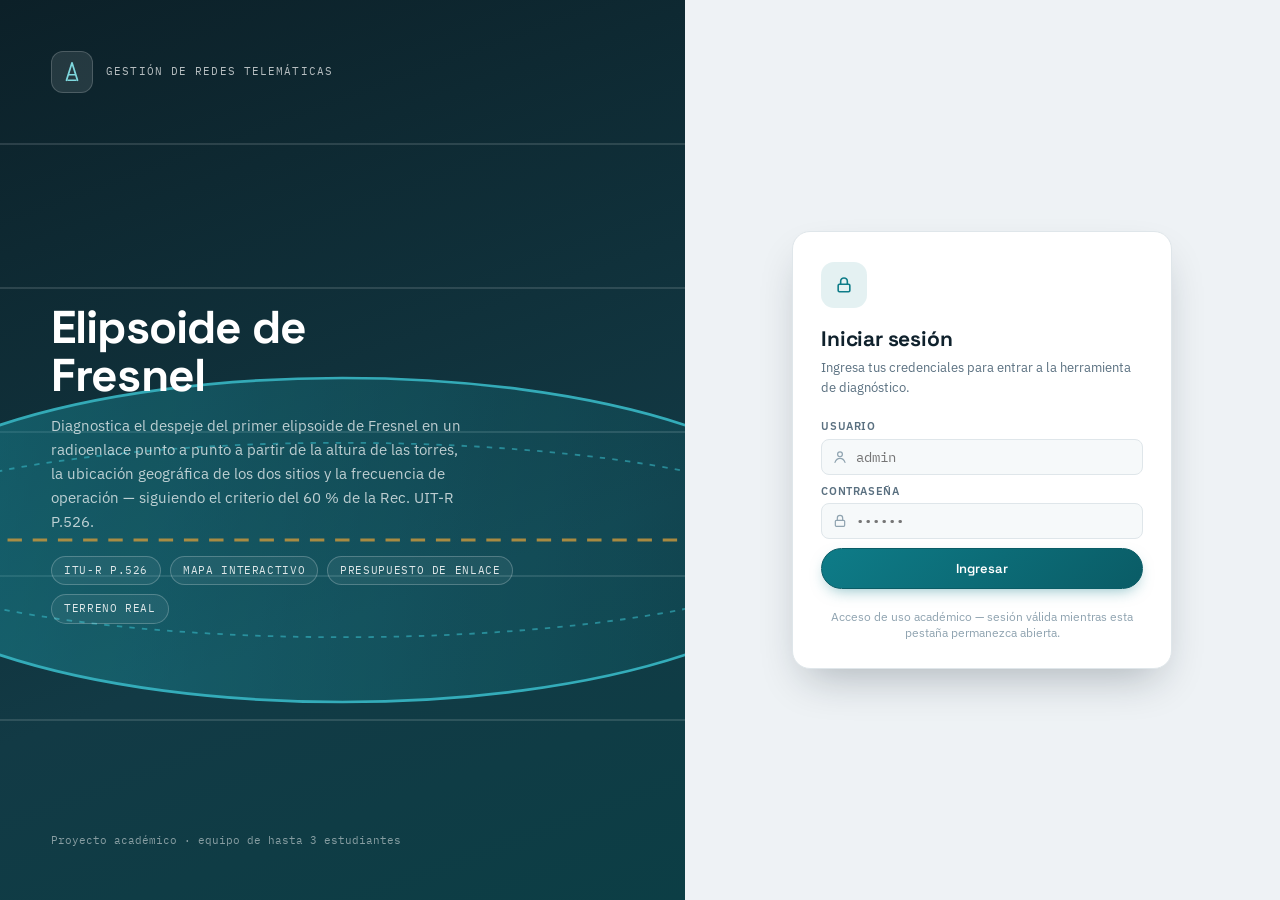
==== index.html @ e571f7ae "Primer commit: herramienta de diagnostico del elipsoide de Fresnel (ITU-R P.526) Aplicacion web esta" ====
<!DOCTYPE html>
<html lang="es">
<head>
<meta charset="utf-8">
<meta name="viewport" content="width=device-width, initial-scale=1">
<title>Elipsoide de Fresnel — Acceso</title>
<link rel="icon" href="data:image/svg+xml,%3Csvg xmlns='http://www.w3.org/2000/svg' viewBox='0 0 100 100'%3E%3Ctext y='78' font-size='78'%3E%F0%9F%93%A1%3C/text%3E%3C/svg%3E">
<link rel="preconnect" href="https://fonts.googleapis.com">
<link rel="preconnect" href="https://fonts.gstatic.com" crossorigin>
<link href="https://fonts.googleapis.com/css2?family=Space+Grotesk:wght@500;600;700&family=IBM+Plex+Mono:wght@400;500;600&family=IBM+Plex+Sans:wght@400;500;600;700&display=swap" rel="stylesheet">
<link rel="stylesheet" href="css/base.css">
<link rel="stylesheet" href="css/login.css">
</head>
<body>

<div class="screen">

  <!-- PORTADA -->
  <section class="hero">
    <div class="hero-art" aria-hidden="true">
      <svg viewBox="0 0 700 500" preserveAspectRatio="xMidYMid slice">
        <defs>
          <linearGradient id="gEll" x1="0" y1="0" x2="1" y2="0">
            <stop offset="0" stop-color="#1FA6B4" stop-opacity=".55"/>
            <stop offset="1" stop-color="#1FA6B4" stop-opacity=".08"/>
          </linearGradient>
        </defs>
        <g stroke="rgba(255,255,255,.14)" stroke-width="1">
          <line x1="0" y1="80" x2="700" y2="80"/><line x1="0" y1="160" x2="700" y2="160"/>
          <line x1="0" y1="240" x2="700" y2="240"/><line x1="0" y1="320" x2="700" y2="320"/>
          <line x1="0" y1="400" x2="700" y2="400"/>
        </g>
        <ellipse cx="350" cy="300" rx="270" ry="90" fill="url(#gEll)" stroke="#3FD0DE" stroke-width="1.5" opacity=".85"/>
        <ellipse cx="350" cy="300" rx="270" ry="54" fill="none" stroke="#3FD0DE" stroke-width="1" stroke-dasharray="3 4" opacity=".55"/>
        <line x1="80" y1="300" x2="620" y2="300" stroke="#E3A53D" stroke-width="1.6" stroke-dasharray="8 6" opacity=".8"/>
        <g stroke="#7FD8DE" stroke-width="2.4">
          <line x1="80" y1="150" x2="80" y2="300"/>
          <line x1="620" y1="200" x2="620" y2="300"/>
        </g>
        <circle cx="80" cy="150" r="5" fill="#7FD8DE"/>
        <circle cx="620" cy="200" r="5" fill="#E3A53D"/>
        <path d="M60 150a20 30 0 0 1 40 0M52 150a28 42 0 0 1 56 0" stroke="#7FD8DE" stroke-width="1.4" fill="none" opacity=".7"/>
        <path d="M600 200a20 30 0 0 1 40 0M592 200a28 42 0 0 1 56 0" stroke="#E3A53D" stroke-width="1.4" fill="none" opacity=".7"/>
      </svg>
    </div>

    <div class="hero-top">
      <div class="icon"><svg viewBox="0 0 24 24" fill="none" stroke="currentColor" stroke-width="1.9" stroke-linecap="round" stroke-linejoin="round"><use href="#i-tower"/></svg></div>
      <div class="tag">Gestión de Redes Telemáticas</div>
    </div>

    <div class="hero-mid">
      <h1>Elipsoide de<br>Fresnel</h1>
      <p>Diagnostica el despeje del primer elipsoide de Fresnel en un radioenlace punto a punto a partir de la altura de las torres, la ubicación geográfica de los dos sitios y la frecuencia de operación — siguiendo el criterio del 60&nbsp;% de la Rec. UIT-R P.526.</p>
      <div class="hero-badges">
        <span>ITU-R P.526</span>
        <span>Mapa interactivo</span>
        <span>Presupuesto de enlace</span>
        <span>Terreno real</span>
      </div>
    </div>

    <div class="hero-foot">Proyecto académico · equipo de hasta 3 estudiantes</div>
  </section>

  <!-- ACCESO -->
  <section class="access">
    <form class="login-card" id="loginForm" autocomplete="off" novalidate>
      <div class="lock"><svg class="ico-lg"><use href="#i-lock"/></svg></div>
      <h2>Iniciar sesión</h2>
      <p class="lead">Ingresa tus credenciales para entrar a la herramienta de diagnóstico.</p>

      <div class="login-error" id="loginError" hidden>
        <svg class="ico" style="margin-top:1px"><use href="#i-warn"/></svg>
        <span>Usuario o contraseña incorrectos.</span>
      </div>

      <div class="field">
        <label for="user">Usuario</label>
        <div class="input-icon">
          <svg class="ico"><use href="#i-user"/></svg>
          <input type="text" id="user" name="user" placeholder="admin" autocomplete="username">
        </div>
      </div>
      <div class="field">
        <label for="pass">Contraseña</label>
        <div class="input-icon">
          <svg class="ico"><use href="#i-lock"/></svg>
          <input type="password" id="pass" name="pass" placeholder="••••••" autocomplete="current-password">
        </div>
      </div>

      <div class="login-actions">
        <button type="submit" class="primary">Ingresar</button>
      </div>

      <div class="login-foot">Acceso de uso académico — sesión válida mientras esta pestaña permanezca abierta.</div>
    </form>
  </section>

</div>

<script src="js/icons.js"></script>
<script src="js/auth.js"></script>
<script>
(function(){
  "use strict";
  // Si ya hay sesión iniciada en esta pestaña, entra directo a la app.
  if(RF.auth.isLoggedIn()){ location.replace("app.html"); return; }

  var form = document.getElementById("loginForm");
  var errBox = document.getElementById("loginError");
  var card = document.querySelector(".login-card");

  form.addEventListener("submit", function(e){
    e.preventDefault();
    var user = document.getElementById("user").value.trim();
    var pass = document.getElementById("pass").value;
    if(RF.auth.tryLogin(user, pass)){
      location.href = "app.html";
    }else{
      errBox.hidden = false;
      card.classList.remove("shake"); void card.offsetWidth; card.classList.add("shake");
      document.getElementById("pass").value = "";
      document.getElementById("pass").focus();
    }
  });
})();
</script>
</body>
</html>
---- css/base.css ----
/* ==========================================================================
   base.css — tokens de diseño, reset y componentes compartidos
   Usado por: index.html (portada/login) y app.html (herramienta)
   ========================================================================== */

:root{
  --bg:#EEF2F5;
  --surface:#FFFFFF;
  --surface-2:#F6F9FA;
  --ink:#0F212C;
  --ink-soft:#5A7080;
  --ink-faint:#8FA3B0;
  --rule:#DFE6EA;
  --rule-soft:#EAEFF2;

  --teal:#0E7C88;
  --teal-dark:#0A5C66;
  --teal-fill:rgba(14,124,136,.11);
  --amber:#C8860B;
  --amber-fill:rgba(200,134,11,.13);
  --alert:#C23B33;
  --alert-fill:rgba(194,59,51,.11);
  --ok:#1E8E5A;
  --ok-fill:rgba(30,142,90,.11);

  --navy-1:#0C2028;
  --navy-2:#123A45;

  --radius-sm:8px;
  --radius:14px;
  --radius-lg:18px;
  --shadow-sm:0 1px 2px rgba(13,31,42,.05);
  --shadow-md:0 10px 28px -10px rgba(13,31,42,.22), 0 2px 8px rgba(13,31,42,.06);
  --shadow-lg:0 20px 44px -14px rgba(13,31,42,.30);

  --display:"Space Grotesk","Helvetica Neue",Arial,sans-serif;
  --body:"IBM Plex Sans",system-ui,-apple-system,Segoe UI,sans-serif;
  --mono:"IBM Plex Mono",ui-monospace,Menlo,Consolas,monospace;
}

/* ---------- Tema oscuro (data-theme="dark" en <html>) ---------- */
:root[data-theme="dark"]{
  --bg:#0A1418;
  --surface:#101C22;
  --surface-2:#0C161B;
  --ink:#E7EEF1;
  --ink-soft:#93A9B3;
  --ink-faint:#5C7480;
  --rule:#213039;
  --rule-soft:#182229;

  --teal:#22B4C2;
  --teal-dark:#0E7C88;
  --teal-fill:rgba(34,180,194,.16);
  --amber:#E3A53D;
  --amber-fill:rgba(227,165,61,.16);
  --alert:#E2685F;
  --alert-fill:rgba(226,104,95,.16);
  --ok:#3FBE85;
  --ok-fill:rgba(63,190,133,.16);

  --navy-1:#050D11;
  --navy-2:#0B242C;

  --shadow-sm:0 1px 2px rgba(0,0,0,.35);
  --shadow-md:0 10px 28px -10px rgba(0,0,0,.55), 0 2px 8px rgba(0,0,0,.35);
  --shadow-lg:0 20px 44px -14px rgba(0,0,0,.6);
}

*{box-sizing:border-box}
html,body{margin:0;padding:0}
body{
  background:var(--bg);
  color:var(--ink);
  font-family:var(--body);
  font-size:15px;
  line-height:1.45;
  -webkit-font-smoothing:antialiased;
  transition:background .2s,color .2s;
}
svg.ico{width:16px;height:16px;stroke:currentColor;fill:none;stroke-width:1.8;stroke-linecap:round;stroke-linejoin:round;display:block}
svg.ico-lg{width:20px;height:20px;stroke:currentColor;fill:none;stroke-width:1.9;stroke-linecap:round;stroke-linejoin:round;display:block}
svg.ico-sm{width:13px;height:13px;stroke:currentColor;fill:none;stroke-width:1.9;stroke-linecap:round;stroke-linejoin:round;display:block}

.card{background:var(--surface);border:1px solid var(--rule);border-radius:var(--radius);box-shadow:var(--shadow-sm);overflow:hidden;transition:background .2s,border-color .2s}
.card > h2{
  font-family:var(--mono);font-size:11px;letter-spacing:.12em;text-transform:uppercase;
  color:var(--ink-soft);margin:0;padding:13px 16px;border-bottom:1px solid var(--rule-soft);font-weight:600;
  display:flex;align-items:center;justify-content:space-between;gap:10px;
}
.card .pad{padding:16px}

button{
  font-family:var(--display);font-weight:600;font-size:12.5px;cursor:pointer;
  background:var(--surface);border:1px solid var(--rule);color:var(--ink);
  padding:9px 15px;border-radius:999px;transition:background .15s,color .15s,border-color .15s,transform .1s,box-shadow .15s;
}
button:hover{border-color:var(--ink-faint);box-shadow:var(--shadow-sm)}
button:active{transform:translateY(1px)}
button:focus-visible{outline:2px solid var(--teal);outline-offset:2px}
button.primary{background:linear-gradient(135deg,var(--teal),var(--teal-dark));border-color:var(--teal-dark);color:#fff;box-shadow:0 6px 16px -6px rgba(14,124,136,.55)}
button.primary:hover{filter:brightness(1.07)}
button.ghost{background:transparent}
button[aria-pressed=true]{background:var(--teal);border-color:var(--teal);color:#fff}
button.icon-btn{display:inline-flex;align-items:center;justify-content:center;width:34px;height:34px;padding:0;border-radius:50%}

input[type=number],input[type=text],input[type=password],select{
  font-family:var(--mono);font-size:14px;color:var(--ink);
  background:var(--surface-2);border:1px solid var(--rule);border-radius:var(--radius-sm);
  padding:8px 9px;width:100%;transition:border-color .15s,box-shadow .15s,background .2s;
}
input:hover,select:hover{border-color:var(--ink-faint)}
input:focus,select:focus{outline:none;border-color:var(--teal);box-shadow:0 0 0 3px var(--teal-fill)}
.field{display:flex;flex-direction:column;gap:4px;margin-bottom:9px}
.field label{font-size:10.5px;letter-spacing:.06em;text-transform:uppercase;color:var(--ink-soft);font-weight:600}
.hint{font-size:11.5px;color:var(--ink-soft);margin-top:-2px;font-family:var(--mono)}

code{font-family:var(--mono);font-size:12px;background:rgba(127,140,150,.16);padding:1px 5px;border-radius:4px}

@media (prefers-reduced-motion:reduce){*{transition:none!important;animation:none!important}}
---- css/login.css ----
/* ==========================================================================
   login.css — portada + acceso (index.html).
   ========================================================================== */
body{
  min-height:100vh;
  display:flex;
  background:var(--bg);
}
.screen{
  display:grid;
  grid-template-columns:1.15fr 1fr;
  min-height:100vh;
  width:100%;
}
@media (max-width:860px){ .screen{grid-template-columns:1fr} }

/* ---------- Portada (izquierda) ---------- */
.hero{
  position:relative;
  overflow:hidden;
  background:linear-gradient(160deg,var(--navy-1),var(--navy-2) 65%,#0C3E45);
  color:#fff;
  display:flex;flex-direction:column;justify-content:space-between;
  padding:clamp(28px,4vw,56px);
}
@media (max-width:860px){ .hero{min-height:280px} }
.hero-top{display:flex;align-items:center;gap:13px;position:relative;z-index:2}
.hero-top .icon{
  width:42px;height:42px;border-radius:12px;background:rgba(255,255,255,.1);
  border:1px solid rgba(255,255,255,.18);display:flex;align-items:center;justify-content:center;color:#7FD8DE;
}
.hero-top .icon svg{width:22px;height:22px}
.hero-top .tag{font-family:var(--mono);font-size:11px;letter-spacing:.1em;text-transform:uppercase;color:rgba(255,255,255,.7)}

.hero-mid{position:relative;z-index:2;margin-top:auto;margin-bottom:auto;padding:36px 0}
.hero-mid h1{
  font-family:var(--display);font-weight:700;font-size:clamp(30px,4.4vw,46px);
  letter-spacing:-.02em;line-height:1.06;margin:0 0 14px;
}
.hero-mid p{font-size:15px;color:rgba(255,255,255,.72);max-width:46ch;line-height:1.6;margin:0}
.hero-badges{display:flex;gap:9px;flex-wrap:wrap;margin-top:22px}
.hero-badges span{
  font-family:var(--mono);font-size:10.5px;letter-spacing:.06em;text-transform:uppercase;
  border:1px solid rgba(255,255,255,.22);background:rgba(255,255,255,.06);
  border-radius:999px;padding:6px 12px;color:rgba(255,255,255,.85);
}
.hero-foot{position:relative;z-index:2;font-family:var(--mono);font-size:11px;color:rgba(255,255,255,.5)}

/* ilustración decorativa: elipsoide entre dos torres */
.hero-art{position:absolute;inset:0;z-index:1;opacity:.9}
.hero-art svg{width:100%;height:100%}

/* ---------- Panel de acceso (derecha) ---------- */
.access{
  display:flex;align-items:center;justify-content:center;
  padding:clamp(28px,5vw,56px);
  background:var(--bg);
}
.login-card{
  width:100%;max-width:380px;
  background:var(--surface);border:1px solid var(--rule);border-radius:var(--radius-lg);
  box-shadow:var(--shadow-lg);
  padding:30px 28px 26px;
}
.login-card .lock{
  width:46px;height:46px;border-radius:13px;background:var(--teal-fill);color:var(--teal);
  display:flex;align-items:center;justify-content:center;margin-bottom:16px;
}
.login-card h2{font-family:var(--display);font-weight:700;font-size:21px;margin:0 0 4px;letter-spacing:-.01em}
.login-card .lead{font-size:13px;color:var(--ink-soft);margin:0 0 22px;line-height:1.5}

.input-icon{position:relative}
.input-icon svg{position:absolute;left:11px;top:50%;transform:translateY(-50%);color:var(--ink-faint)}
.input-icon input{padding-left:34px}

.login-actions{margin-top:6px}
.login-actions button{width:100%;padding:11px;font-size:13px}

.login-error{
  display:flex;gap:8px;align-items:flex-start;
  background:var(--alert-fill);border:1px solid rgba(194,59,51,.25);color:var(--alert);
  border-radius:10px;padding:10px 12px;font-size:12.5px;margin-bottom:14px;
}
.login-error[hidden]{display:none}

@keyframes shake{
  10%,90%{transform:translateX(-1px)}
  20%,80%{transform:translateX(2px)}
  30%,50%,70%{transform:translateX(-4px)}
  40%,60%{transform:translateX(4px)}
}
.shake{animation:shake .5s}

.login-foot{margin-top:20px;text-align:center;font-size:11.5px;color:var(--ink-faint)}
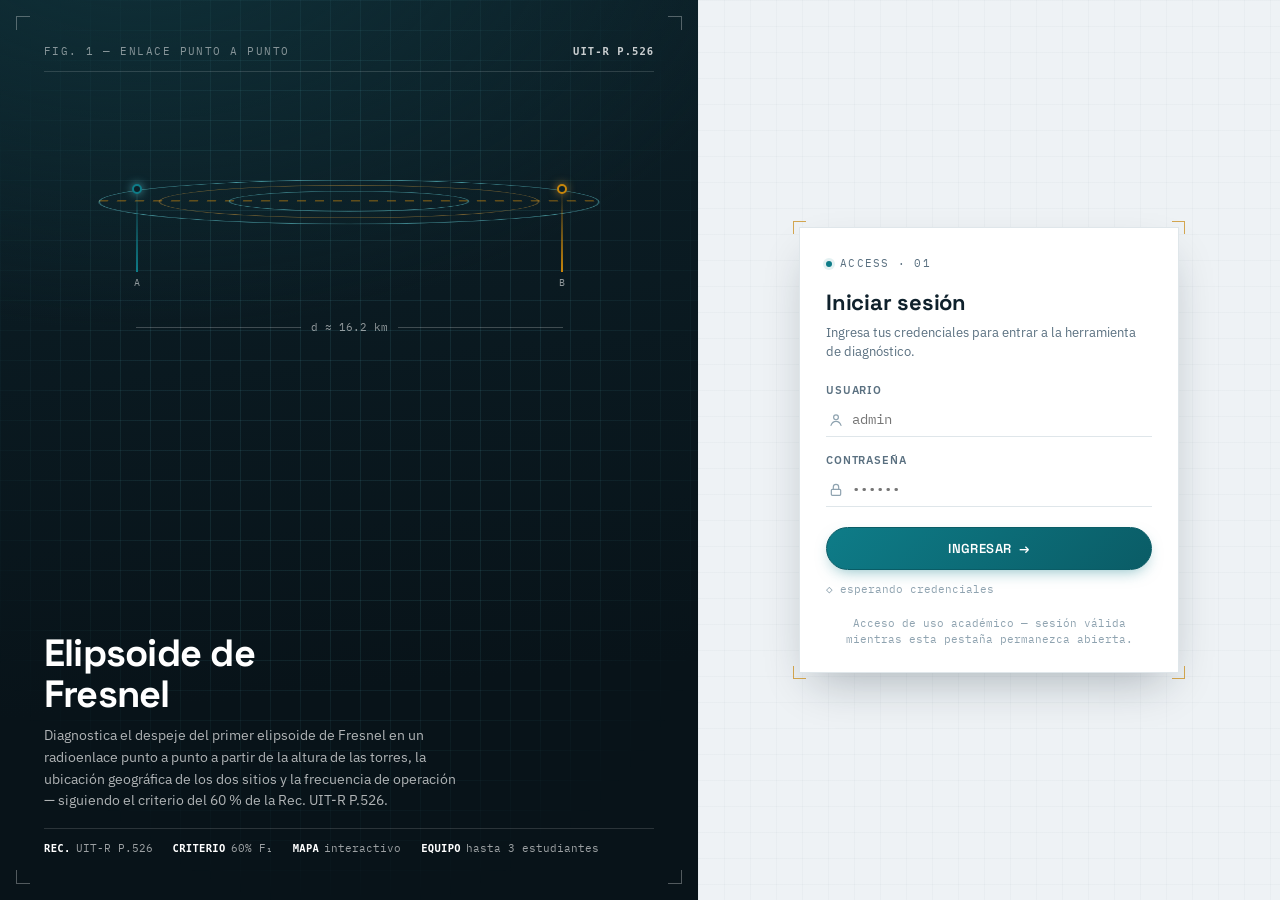
==== commit 393e580a: "Rediseña la portada con figura 3D animada y corrige el mapa Portada: reemplaza la tarjeta generica d" ====
--- a/index.html
+++ b/index.html
@@ -17,85 +17,74 @@
 
   <!-- PORTADA -->
   <section class="hero">
-    <div class="hero-art" aria-hidden="true">
-      <svg viewBox="0 0 700 500" preserveAspectRatio="xMidYMid slice">
-        <defs>
-          <linearGradient id="gEll" x1="0" y1="0" x2="1" y2="0">
-            <stop offset="0" stop-color="#1FA6B4" stop-opacity=".55"/>
-            <stop offset="1" stop-color="#1FA6B4" stop-opacity=".08"/>
-          </linearGradient>
-        </defs>
-        <g stroke="rgba(255,255,255,.14)" stroke-width="1">
-          <line x1="0" y1="80" x2="700" y2="80"/><line x1="0" y1="160" x2="700" y2="160"/>
-          <line x1="0" y1="240" x2="700" y2="240"/><line x1="0" y1="320" x2="700" y2="320"/>
-          <line x1="0" y1="400" x2="700" y2="400"/>
-        </g>
-        <ellipse cx="350" cy="300" rx="270" ry="90" fill="url(#gEll)" stroke="#3FD0DE" stroke-width="1.5" opacity=".85"/>
-        <ellipse cx="350" cy="300" rx="270" ry="54" fill="none" stroke="#3FD0DE" stroke-width="1" stroke-dasharray="3 4" opacity=".55"/>
-        <line x1="80" y1="300" x2="620" y2="300" stroke="#E3A53D" stroke-width="1.6" stroke-dasharray="8 6" opacity=".8"/>
-        <g stroke="#7FD8DE" stroke-width="2.4">
-          <line x1="80" y1="150" x2="80" y2="300"/>
-          <line x1="620" y1="200" x2="620" y2="300"/>
-        </g>
-        <circle cx="80" cy="150" r="5" fill="#7FD8DE"/>
-        <circle cx="620" cy="200" r="5" fill="#E3A53D"/>
-        <path d="M60 150a20 30 0 0 1 40 0M52 150a28 42 0 0 1 56 0" stroke="#7FD8DE" stroke-width="1.4" fill="none" opacity=".7"/>
-        <path d="M600 200a20 30 0 0 1 40 0M592 200a28 42 0 0 1 56 0" stroke="#E3A53D" stroke-width="1.4" fill="none" opacity=".7"/>
-      </svg>
+    <div class="blueprint-grid" aria-hidden="true"></div>
+    <div class="crop-marks" aria-hidden="true">
+      <i class="cm tl"></i><i class="cm tr"></i><i class="cm bl"></i><i class="cm br"></i>
     </div>
 
-    <div class="hero-top">
-      <div class="icon"><svg viewBox="0 0 24 24" fill="none" stroke="currentColor" stroke-width="1.9" stroke-linecap="round" stroke-linejoin="round"><use href="#i-tower"/></svg></div>
-      <div class="tag">Gestión de Redes Telemáticas</div>
+    <div class="hero-cap"><span>FIG. 1 — ENLACE PUNTO A PUNTO</span><b>UIT-R P.526</b></div>
+
+    <div class="scene3d" aria-hidden="true">
+      <div class="ground">
+        <div class="beam"></div>
+        <div class="lens">
+          <span class="ring r1"></span>
+          <span class="ring r2"></span>
+          <span class="ring r3"></span>
+        </div>
+        <span class="pulse p1"></span><span class="pulse p2"></span><span class="pulse p3"></span>
+      </div>
+      <div class="tower a"><span class="mast"></span><span class="cap"></span><span class="ping"></span><span class="label">A</span></div>
+      <div class="tower b"><span class="mast"></span><span class="cap"></span><span class="ping"></span><span class="label">B</span></div>
+    </div>
+    <div class="dim-line"><span>d ≈ 16.2 km</span></div>
+
+    <div class="hero-text">
+      <h1>Elipsoide de<br>Fresnel</h1>
+      <p>Diagnostica el despeje del primer elipsoide de Fresnel en un radioenlace punto a punto a partir de la altura de las torres, la ubicación geográfica de los dos sitios y la frecuencia de operación — siguiendo el criterio del 60&nbsp;% de la Rec. UIT-R P.526.</p>
     </div>
 
-    <div class="hero-mid">
-      <h1>Elipsoide de<br>Fresnel</h1>
-      <p>Diagnostica el despeje del primer elipsoide de Fresnel en un radioenlace punto a punto a partir de la altura de las torres, la ubicación geográfica de los dos sitios y la frecuencia de operación — siguiendo el criterio del 60&nbsp;% de la Rec. UIT-R P.526.</p>
-      <div class="hero-badges">
-        <span>ITU-R P.526</span>
-        <span>Mapa interactivo</span>
-        <span>Presupuesto de enlace</span>
-        <span>Terreno real</span>
-      </div>
+    <div class="spec-strip">
+      <span><b>REC.</b>UIT-R P.526</span>
+      <span><b>CRITERIO</b>60% F₁</span>
+      <span><b>MAPA</b>interactivo</span>
+      <span><b>EQUIPO</b>hasta 3 estudiantes</span>
     </div>
-
-    <div class="hero-foot">Proyecto académico · equipo de hasta 3 estudiantes</div>
   </section>
 
   <!-- ACCESO -->
   <section class="access">
-    <form class="login-card" id="loginForm" autocomplete="off" novalidate>
-      <div class="lock"><svg class="ico-lg"><use href="#i-lock"/></svg></div>
-      <h2>Iniciar sesión</h2>
-      <p class="lead">Ingresa tus credenciales para entrar a la herramienta de diagnóstico.</p>
+    <div class="login-frame">
+      <i class="tick tl"></i><i class="tick tr"></i><i class="tick bl"></i><i class="tick br"></i>
+      <form class="login-card" id="loginForm" autocomplete="off" novalidate>
+        <div class="panel-eyebrow"><span class="dot"></span> ACCESS · 01</div>
+        <h2>Iniciar sesión</h2>
+        <p class="lead">Ingresa tus credenciales para entrar a la herramienta de diagnóstico.</p>
 
-      <div class="login-error" id="loginError" hidden>
-        <svg class="ico" style="margin-top:1px"><use href="#i-warn"/></svg>
-        <span>Usuario o contraseña incorrectos.</span>
-      </div>
+        <div class="login-error" id="loginError" hidden>
+          <svg class="ico" style="margin-top:1px"><use href="#i-warn"/></svg>
+          <span>Usuario o contraseña incorrectos.</span>
+        </div>
 
-      <div class="field">
-        <label for="user">Usuario</label>
-        <div class="input-icon">
+        <div class="field-line">
+          <label for="user">Usuario</label>
           <svg class="ico"><use href="#i-user"/></svg>
           <input type="text" id="user" name="user" placeholder="admin" autocomplete="username">
         </div>
-      </div>
-      <div class="field">
-        <label for="pass">Contraseña</label>
-        <div class="input-icon">
+        <div class="field-line">
+          <label for="pass">Contraseña</label>
           <svg class="ico"><use href="#i-lock"/></svg>
           <input type="password" id="pass" name="pass" placeholder="••••••" autocomplete="current-password">
         </div>
-      </div>
 
-      <div class="login-actions">
-        <button type="submit" class="primary">Ingresar</button>
-      </div>
+        <div class="login-actions">
+          <button type="submit" class="primary">INGRESAR <span class="arrow">→</span></button>
+        </div>
+        <div class="panel-status" id="panelStatus"><span class="glyph">◇</span> <span id="panelStatusTxt">esperando credenciales</span></div>
 
-      <div class="login-foot">Acceso de uso académico — sesión válida mientras esta pestaña permanezca abierta.</div>
-    </form>
+        <div class="login-foot">Acceso de uso académico — sesión válida mientras esta pestaña permanezca abierta.</div>
+      </form>
+    </div>
   </section>
 
 </div>
@@ -111,19 +100,33 @@
   var form = document.getElementById("loginForm");
   var errBox = document.getElementById("loginError");
   var card = document.querySelector(".login-card");
+  var status = document.getElementById("panelStatus");
+  var statusTxt = document.getElementById("panelStatusTxt");
+  var statusGlyph = status.querySelector(".glyph");
+
+  function setStatus(kind, glyph, text){
+    status.className = "panel-status" + (kind ? " "+kind : "");
+    statusGlyph.textContent = glyph;
+    statusTxt.textContent = text;
+  }
 
   form.addEventListener("submit", function(e){
     e.preventDefault();
     var user = document.getElementById("user").value.trim();
     var pass = document.getElementById("pass").value;
-    if(RF.auth.tryLogin(user, pass)){
-      location.href = "app.html";
-    }else{
-      errBox.hidden = false;
-      card.classList.remove("shake"); void card.offsetWidth; card.classList.add("shake");
-      document.getElementById("pass").value = "";
-      document.getElementById("pass").focus();
-    }
+    setStatus("busy", "◆", "verificando…");
+    setTimeout(function(){
+      if(RF.auth.tryLogin(user, pass)){
+        setStatus("ok", "✓", "acceso concedido");
+        setTimeout(function(){ location.href = "app.html"; }, 260);
+      }else{
+        setStatus("err", "✕", "credenciales inválidas");
+        errBox.hidden = false;
+        card.classList.remove("shake"); void card.offsetWidth; card.classList.add("shake");
+        document.getElementById("pass").value = "";
+        document.getElementById("pass").focus();
+      }
+    }, 320);
   });
 })();
 </script>
--- a/css/login.css
+++ b/css/login.css
@@ -1,5 +1,8 @@
 /* ==========================================================================
    login.css — portada + acceso (index.html).
+   Estética de "lámina técnica de ingeniería": cuadrícula de plano, marcas de
+   registro, figura 3D animada del elipsoide de Fresnel, panel de acceso
+   estilo instrumento en vez de una tarjeta genérica de login.
    ========================================================================== */
 body{
   min-height:100vh;
@@ -8,78 +11,181 @@
 }
 .screen{
   display:grid;
-  grid-template-columns:1.15fr 1fr;
+  grid-template-columns:1.2fr 1fr;
   min-height:100vh;
   width:100%;
 }
 @media (max-width:860px){ .screen{grid-template-columns:1fr} }
 
-/* ---------- Portada (izquierda) ---------- */
+/* ---------- Portada (izquierda) — lámina técnica ---------- */
 .hero{
   position:relative;
   overflow:hidden;
-  background:linear-gradient(160deg,var(--navy-1),var(--navy-2) 65%,#0C3E45);
+  background:radial-gradient(1100px 700px at 20% -10%, #0F3038, transparent 60%), linear-gradient(175deg,var(--navy-1),#081319 75%);
   color:#fff;
-  display:flex;flex-direction:column;justify-content:space-between;
-  padding:clamp(28px,4vw,56px);
-}
-@media (max-width:860px){ .hero{min-height:280px} }
-.hero-top{display:flex;align-items:center;gap:13px;position:relative;z-index:2}
-.hero-top .icon{
-  width:42px;height:42px;border-radius:12px;background:rgba(255,255,255,.1);
-  border:1px solid rgba(255,255,255,.18);display:flex;align-items:center;justify-content:center;color:#7FD8DE;
-}
-.hero-top .icon svg{width:22px;height:22px}
-.hero-top .tag{font-family:var(--mono);font-size:11px;letter-spacing:.1em;text-transform:uppercase;color:rgba(255,255,255,.7)}
-
-.hero-mid{position:relative;z-index:2;margin-top:auto;margin-bottom:auto;padding:36px 0}
-.hero-mid h1{
-  font-family:var(--display);font-weight:700;font-size:clamp(30px,4.4vw,46px);
-  letter-spacing:-.02em;line-height:1.06;margin:0 0 14px;
-}
-.hero-mid p{font-size:15px;color:rgba(255,255,255,.72);max-width:46ch;line-height:1.6;margin:0}
-.hero-badges{display:flex;gap:9px;flex-wrap:wrap;margin-top:22px}
-.hero-badges span{
-  font-family:var(--mono);font-size:10.5px;letter-spacing:.06em;text-transform:uppercase;
-  border:1px solid rgba(255,255,255,.22);background:rgba(255,255,255,.06);
-  border-radius:999px;padding:6px 12px;color:rgba(255,255,255,.85);
-}
-.hero-foot{position:relative;z-index:2;font-family:var(--mono);font-size:11px;color:rgba(255,255,255,.5)}
-
-/* ilustración decorativa: elipsoide entre dos torres */
-.hero-art{position:absolute;inset:0;z-index:1;opacity:.9}
-.hero-art svg{width:100%;height:100%}
+  display:flex;flex-direction:column;
+  padding:clamp(22px,3.6vw,44px);
+}
+@media (max-width:860px){ .hero{min-height:340px} }
+
+.blueprint-grid{
+  position:absolute; inset:0; z-index:0; pointer-events:none;
+  background-image:
+    linear-gradient(rgba(111,227,236,.09) 1px, transparent 1px),
+    linear-gradient(90deg, rgba(111,227,236,.09) 1px, transparent 1px);
+  background-size:30px 30px;
+  -webkit-mask-image:radial-gradient(ellipse 65% 65% at 50% 42%, #000 45%, transparent 92%);
+          mask-image:radial-gradient(ellipse 65% 65% at 50% 42%, #000 45%, transparent 92%);
+}
+.crop-marks .cm{ position:absolute; width:14px; height:14px; border:1.5px solid rgba(255,255,255,.3); z-index:2; }
+.cm.tl{ top:16px; left:16px; border-right:0; border-bottom:0; }
+.cm.tr{ top:16px; right:16px; border-left:0; border-bottom:0; }
+.cm.bl{ bottom:16px; left:16px; border-right:0; border-top:0; }
+.cm.br{ bottom:16px; right:16px; border-left:0; border-top:0; }
+
+.hero-cap{
+  position:relative; z-index:2; font-family:var(--mono); font-size:10.5px; letter-spacing:.14em; text-transform:uppercase;
+  color:rgba(255,255,255,.5); border-bottom:1px solid rgba(255,255,255,.14); padding-bottom:12px; display:flex; justify-content:space-between; gap:10px;
+}
+.hero-cap b{ color:rgba(255,255,255,.78); font-weight:600; letter-spacing:.1em; }
+
+/* ---------- Figura 3D: elipsoide de Fresnel animado ---------- */
+.scene3d{ position:relative; z-index:2; height:min(30vh,220px); min-height:150px; margin:6px 0 2px; perspective:760px; }
+.ground{
+  position:absolute; left:9%; right:9%; top:36%; height:88px;
+  transform-style:preserve-3d;
+  transform:rotateX(60deg);
+  animation:groundTurn 11s ease-in-out infinite;
+}
+@keyframes groundTurn{
+  0%,100%{ transform:rotateX(60deg) rotateZ(0deg); }
+  50%{ transform:rotateX(55deg) rotateZ(-3deg); }
+}
+.beam{
+  position:absolute; left:0; right:0; top:50%; height:2px; transform:translateY(-1px);
+  background:repeating-linear-gradient(90deg, var(--amber) 0 9px, transparent 9px 18px);
+  opacity:.9;
+}
+.lens{ position:absolute; inset:0; }
+.lens .ring{
+  position:absolute; left:50%; top:50%; border-radius:50%;
+  border:1.5px solid rgba(111,227,236,.6);
+  animation:lensPulse 4.4s ease-in-out infinite;
+}
+.ring.r1{ width:100%; height:86px; margin:-43px 0 0 -50%; }
+.ring.r2{ width:76%; height:64px; margin:-32px 0 0 -38%; border-color:rgba(227,165,61,.55); animation-delay:.5s }
+.ring.r3{ width:48%; height:40px; margin:-20px 0 0 -24%; animation-delay:1s }
+@keyframes lensPulse{ 0%,100%{ transform:scaleY(1); opacity:.85 } 50%{ transform:scaleY(.32); opacity:.5 } }
+
+.pulse{
+  position:absolute; top:50%; left:0; width:6px; height:6px; margin-top:-3px; border-radius:50%;
+  background:var(--amber); box-shadow:0 0 9px 2px rgba(227,165,61,.75);
+  animation:travel 3.2s linear infinite; opacity:0;
+}
+.pulse.p2{ animation-delay:1.06s }
+.pulse.p3{ animation-delay:2.13s }
+@keyframes travel{ 0%{ left:0; opacity:0 } 8%{ opacity:1 } 92%{ opacity:1 } 100%{ left:100%; opacity:0 } }
+
+.tower{ position:absolute; bottom:26px; width:2px; z-index:3; }
+.tower.a{ left:15%; }
+.tower.b{ right:15%; }
+.tower .mast{ position:absolute; bottom:0; left:0; width:2px; height:78px; background:linear-gradient(to top, var(--teal), rgba(127,216,222,.05)); }
+.tower.b .mast{ background:linear-gradient(to top, var(--amber), rgba(227,165,61,.05)); }
+.tower .cap{
+  position:absolute; bottom:78px; left:-4px; width:10px; height:10px; border-radius:50%;
+  background:#0C2028; border:2px solid var(--teal); box-shadow:0 0 10px rgba(111,227,236,.65);
+}
+.tower.b .cap{ border-color:var(--amber); box-shadow:0 0 10px rgba(227,165,61,.65); }
+.tower .ping{
+  position:absolute; bottom:74px; left:-9px; width:20px; height:20px; border-radius:50%;
+  border:1.5px solid var(--teal); opacity:0; animation:ping 2.8s ease-out infinite;
+}
+.tower.b .ping{ border-color:var(--amber); animation-delay:1.4s; }
+@keyframes ping{ 0%{ transform:scale(.3); opacity:.75 } 100%{ transform:scale(2); opacity:0 } }
+.tower .label{
+  position:absolute; bottom:-18px; left:50%; transform:translateX(-50%);
+  font-family:var(--mono); font-size:10px; color:rgba(255,255,255,.55);
+}
+
+.dim-line{
+  position:relative; z-index:2; display:flex; align-items:center; gap:10px;
+  margin:20px 15% 0; font-family:var(--mono); font-size:10.5px; color:rgba(255,255,255,.55);
+}
+.dim-line::before, .dim-line::after{ content:""; flex:1; height:1px; background:rgba(255,255,255,.22); }
+
+.hero-text{ position:relative; z-index:2; margin-top:auto; padding-top:18px; }
+.hero-text h1{
+  font-family:var(--display);font-weight:700;font-size:clamp(26px,3.6vw,38px);
+  letter-spacing:-.02em;line-height:1.08;margin:0 0 10px;
+}
+.hero-text p{ font-size:13.5px; color:rgba(255,255,255,.68); max-width:52ch; line-height:1.6; margin:0; }
+
+.spec-strip{
+  position:relative; z-index:2; display:flex; flex-wrap:wrap; gap:8px 20px;
+  font-family:var(--mono); font-size:10.5px; color:rgba(255,255,255,.6);
+  border-top:1px solid rgba(255,255,255,.14); margin-top:16px; padding-top:12px;
+}
+.spec-strip b{ color:#fff; font-weight:600; letter-spacing:.03em; margin-right:5px; }
 
 /* ---------- Panel de acceso (derecha) ---------- */
 .access{
   display:flex;align-items:center;justify-content:center;
   padding:clamp(28px,5vw,56px);
-  background:var(--bg);
-}
+  background:
+    linear-gradient(rgba(127,140,150,.05) 1px, transparent 1px),
+    linear-gradient(90deg, rgba(127,140,150,.05) 1px, transparent 1px),
+    var(--bg);
+  background-size:26px 26px,26px 26px,auto;
+}
+.login-frame{ position:relative; width:100%; max-width:380px; }
+.login-frame .tick{ position:absolute; width:13px; height:13px; border:1.5px solid var(--amber); opacity:.7; }
+.tick.tl{ top:-6px; left:-6px; border-right:0; border-bottom:0; }
+.tick.tr{ top:-6px; right:-6px; border-left:0; border-bottom:0; }
+.tick.bl{ bottom:-6px; left:-6px; border-right:0; border-top:0; }
+.tick.br{ bottom:-6px; right:-6px; border-left:0; border-top:0; }
+
 .login-card{
-  width:100%;max-width:380px;
-  background:var(--surface);border:1px solid var(--rule);border-radius:var(--radius-lg);
+  width:100%;
+  background:var(--surface);border:1px solid var(--rule);
   box-shadow:var(--shadow-lg);
-  padding:30px 28px 26px;
-}
-.login-card .lock{
-  width:46px;height:46px;border-radius:13px;background:var(--teal-fill);color:var(--teal);
-  display:flex;align-items:center;justify-content:center;margin-bottom:16px;
-}
-.login-card h2{font-family:var(--display);font-weight:700;font-size:21px;margin:0 0 4px;letter-spacing:-.01em}
-.login-card .lead{font-size:13px;color:var(--ink-soft);margin:0 0 22px;line-height:1.5}
-
-.input-icon{position:relative}
-.input-icon svg{position:absolute;left:11px;top:50%;transform:translateY(-50%);color:var(--ink-faint)}
-.input-icon input{padding-left:34px}
-
-.login-actions{margin-top:6px}
-.login-actions button{width:100%;padding:11px;font-size:13px}
+  padding:28px 26px 24px;
+}
+.panel-eyebrow{ display:flex; align-items:center; gap:8px; font-family:var(--mono); font-size:10.5px; letter-spacing:.12em; text-transform:uppercase; color:var(--ink-soft); margin-bottom:16px; }
+.panel-eyebrow .dot{ width:6px;height:6px;border-radius:50%; background:var(--teal); box-shadow:0 0 0 3px var(--teal-fill); animation:eyebrowBlink 2.4s ease-in-out infinite; flex:none; }
+@keyframes eyebrowBlink{ 0%,100%{opacity:1} 50%{opacity:.3} }
+
+.login-card h2{font-family:var(--display);font-weight:700;font-size:22px;margin:0 0 4px;letter-spacing:-.01em}
+.login-card .lead{font-size:12.5px;color:var(--ink-soft);margin:0 0 22px;line-height:1.5}
+
+.field-line{ position:relative; margin-bottom:16px; }
+.field-line label{ display:block; font-size:10.5px; letter-spacing:.08em; text-transform:uppercase; color:var(--ink-soft); font-weight:600; margin-bottom:6px; }
+.field-line svg{ position:absolute; left:2px; bottom:9px; color:var(--ink-faint); }
+.field-line input{
+  width:100%; background:transparent; border:0; border-bottom:1.5px solid var(--rule); border-radius:0;
+  font-family:var(--mono); font-size:14px; color:var(--ink); padding:6px 4px 8px 26px;
+}
+.field-line input:focus{ outline:none; border-bottom-color:var(--teal); box-shadow:none; }
+
+.login-actions{margin-top:20px}
+.login-actions button{
+  width:100%;padding:12px;font-size:13px; display:flex; align-items:center; justify-content:center; gap:8px; letter-spacing:.03em;
+}
+.login-actions button .arrow{ transition:transform .15s; }
+.login-actions button:hover .arrow{ transform:translateX(3px); }
+
+.panel-status{
+  margin-top:12px; font-family:var(--mono); font-size:11px; color:var(--ink-faint);
+  display:flex; align-items:center; gap:7px;
+}
+.panel-status .glyph{ color:var(--ink-faint); }
+.panel-status.ok{ color:var(--ok); } .panel-status.ok .glyph{ color:var(--ok); }
+.panel-status.err{ color:var(--alert); } .panel-status.err .glyph{ color:var(--alert); }
+.panel-status.busy{ color:var(--amber); } .panel-status.busy .glyph{ color:var(--amber); }
 
 .login-error{
   display:flex;gap:8px;align-items:flex-start;
   background:var(--alert-fill);border:1px solid rgba(194,59,51,.25);color:var(--alert);
-  border-radius:10px;padding:10px 12px;font-size:12.5px;margin-bottom:14px;
+  padding:10px 12px;font-size:12.5px;margin-bottom:14px;
 }
 .login-error[hidden]{display:none}
 
@@ -91,4 +197,8 @@
 }
 .shake{animation:shake .5s}
 
-.login-foot{margin-top:20px;text-align:center;font-size:11.5px;color:var(--ink-faint)}
+.login-foot{margin-top:18px;text-align:center;font-size:11px;color:var(--ink-faint);font-family:var(--mono)}
+
+@media (prefers-reduced-motion:reduce){
+  .ground,.ring,.pulse,.ping,.panel-eyebrow .dot{ animation:none !important; }
+}
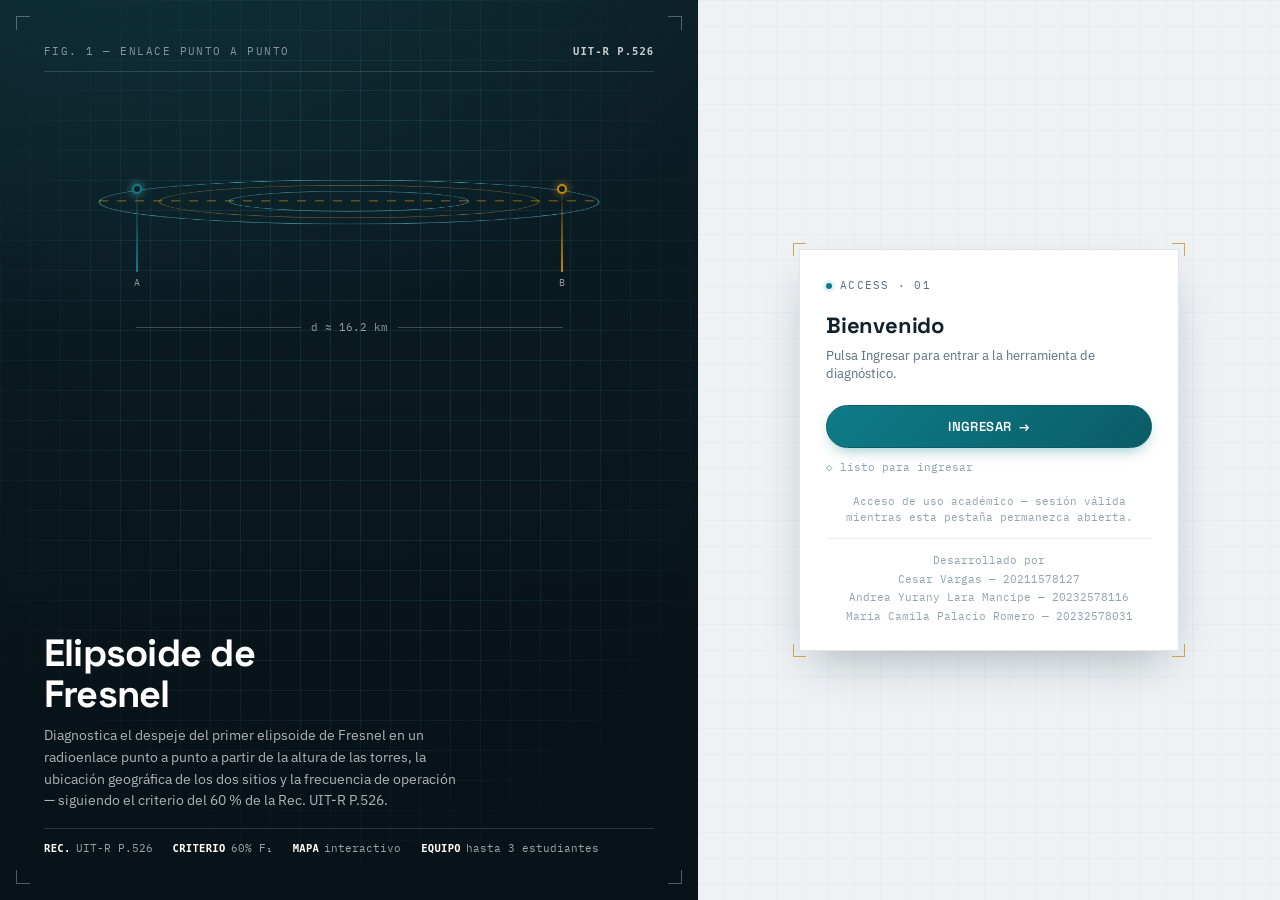
==== commit 76c2145a: "Simplifica el acceso a solo un boton Ingresar y agrega creditos del equipo Quita el usuario/contrase" ====
--- a/index.html
+++ b/index.html
@@ -58,31 +58,23 @@
       <i class="tick tl"></i><i class="tick tr"></i><i class="tick bl"></i><i class="tick br"></i>
       <form class="login-card" id="loginForm" autocomplete="off" novalidate>
         <div class="panel-eyebrow"><span class="dot"></span> ACCESS · 01</div>
-        <h2>Iniciar sesión</h2>
-        <p class="lead">Ingresa tus credenciales para entrar a la herramienta de diagnóstico.</p>
-
-        <div class="login-error" id="loginError" hidden>
-          <svg class="ico" style="margin-top:1px"><use href="#i-warn"/></svg>
-          <span>Usuario o contraseña incorrectos.</span>
-        </div>
-
-        <div class="field-line">
-          <label for="user">Usuario</label>
-          <svg class="ico"><use href="#i-user"/></svg>
-          <input type="text" id="user" name="user" placeholder="admin" autocomplete="username">
-        </div>
-        <div class="field-line">
-          <label for="pass">Contraseña</label>
-          <svg class="ico"><use href="#i-lock"/></svg>
-          <input type="password" id="pass" name="pass" placeholder="••••••" autocomplete="current-password">
-        </div>
+        <h2>Bienvenido</h2>
+        <p class="lead">Pulsa Ingresar para entrar a la herramienta de diagnóstico.</p>
 
         <div class="login-actions">
           <button type="submit" class="primary">INGRESAR <span class="arrow">→</span></button>
         </div>
-        <div class="panel-status" id="panelStatus"><span class="glyph">◇</span> <span id="panelStatusTxt">esperando credenciales</span></div>
+        <div class="panel-status" id="panelStatus"><span class="glyph">◇</span> <span id="panelStatusTxt">listo para ingresar</span></div>
 
-        <div class="login-foot">Acceso de uso académico — sesión válida mientras esta pestaña permanezca abierta.</div>
+        <div class="login-foot">
+          Acceso de uso académico — sesión válida mientras esta pestaña permanezca abierta.
+          <div class="credits">
+            Desarrollado por<br>
+            Cesar Vargas — 20211578127<br>
+            Andrea Yurany Lara Mancipe — 20232578116<br>
+            Maria Camila Palacio Romero — 20232578031
+          </div>
+        </div>
       </form>
     </div>
   </section>
@@ -98,8 +90,6 @@
   if(RF.auth.isLoggedIn()){ location.replace("app.html"); return; }
 
   var form = document.getElementById("loginForm");
-  var errBox = document.getElementById("loginError");
-  var card = document.querySelector(".login-card");
   var status = document.getElementById("panelStatus");
   var statusTxt = document.getElementById("panelStatusTxt");
   var statusGlyph = status.querySelector(".glyph");
@@ -112,20 +102,11 @@
 
   form.addEventListener("submit", function(e){
     e.preventDefault();
-    var user = document.getElementById("user").value.trim();
-    var pass = document.getElementById("pass").value;
-    setStatus("busy", "◆", "verificando…");
+    setStatus("busy", "◆", "cargando…");
     setTimeout(function(){
-      if(RF.auth.tryLogin(user, pass)){
-        setStatus("ok", "✓", "acceso concedido");
-        setTimeout(function(){ location.href = "app.html"; }, 260);
-      }else{
-        setStatus("err", "✕", "credenciales inválidas");
-        errBox.hidden = false;
-        card.classList.remove("shake"); void card.offsetWidth; card.classList.add("shake");
-        document.getElementById("pass").value = "";
-        document.getElementById("pass").focus();
-      }
+      RF.auth.login();
+      setStatus("ok", "✓", "acceso concedido");
+      setTimeout(function(){ location.href = "app.html"; }, 260);
     }, 320);
   });
 })();
--- a/css/login.css
+++ b/css/login.css
@@ -198,6 +198,7 @@
 .shake{animation:shake .5s}
 
 .login-foot{margin-top:18px;text-align:center;font-size:11px;color:var(--ink-faint);font-family:var(--mono)}
+.credits{margin-top:12px;padding-top:12px;border-top:1px solid var(--rule-soft);line-height:1.7;color:var(--ink-faint)}
 
 @media (prefers-reduced-motion:reduce){
   .ground,.ring,.pulse,.ping,.panel-eyebrow .dot{ animation:none !important; }
